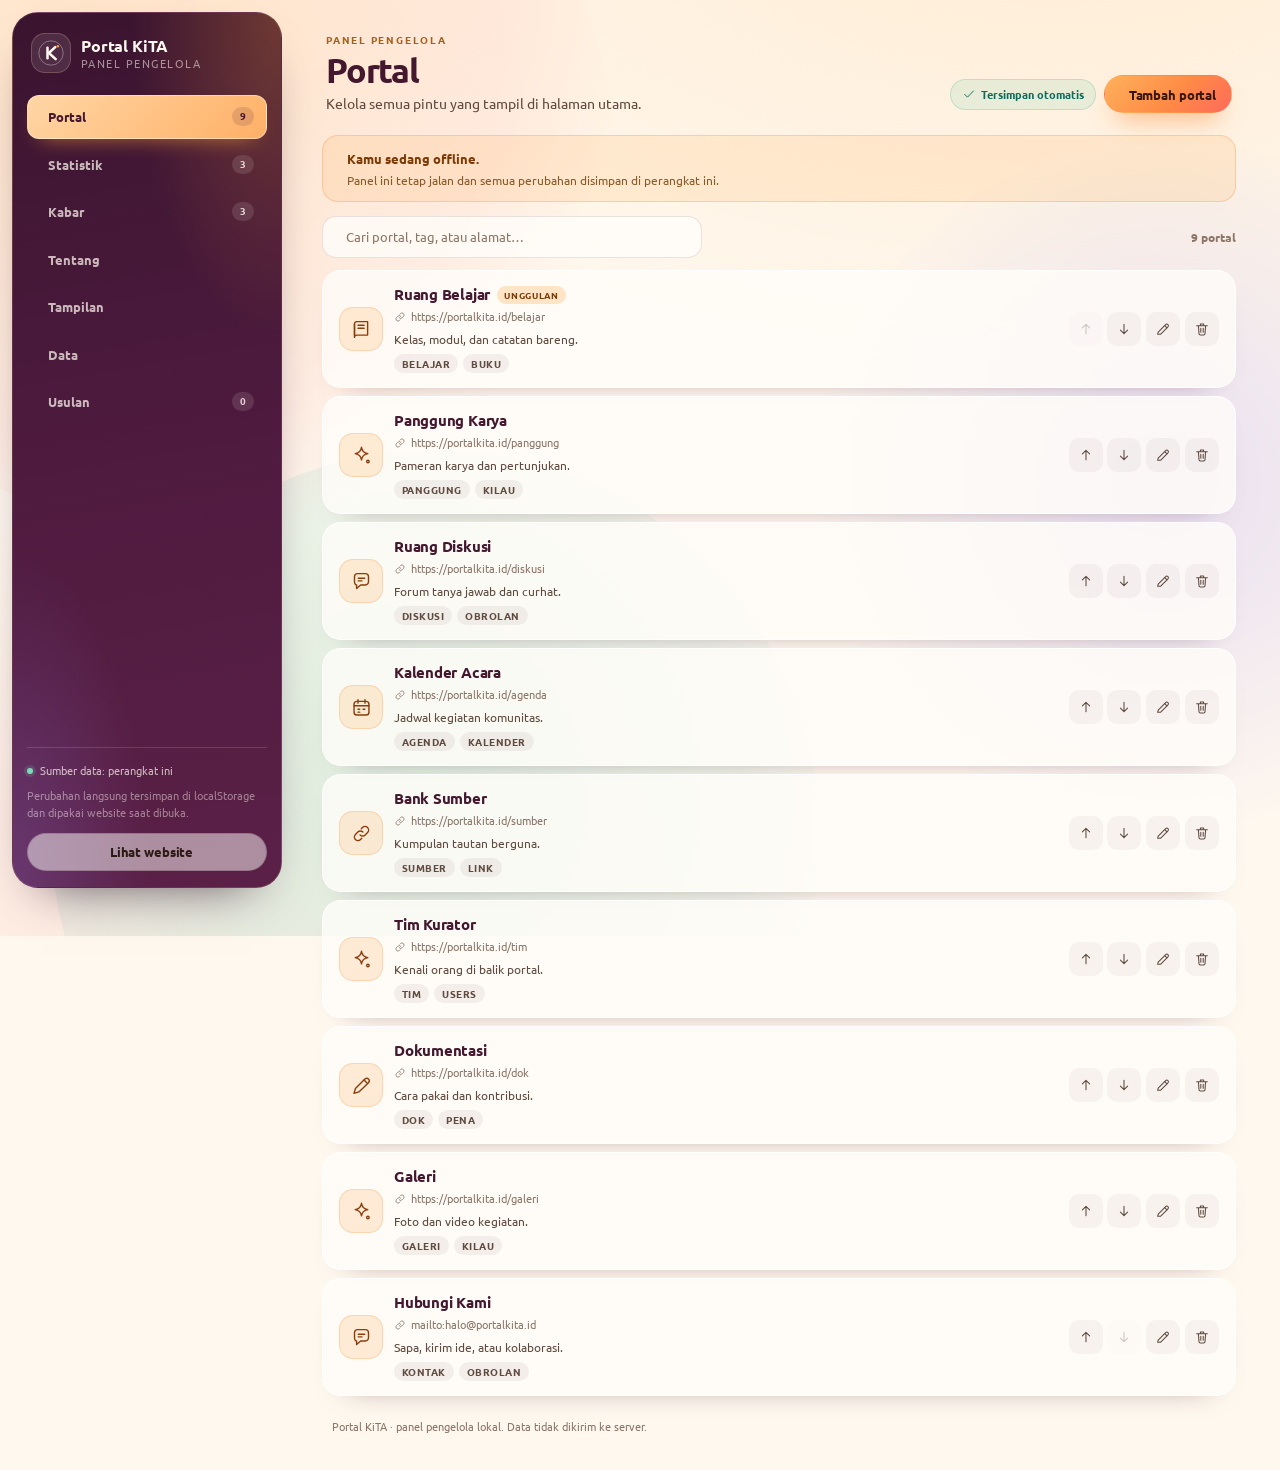
==== admin.html @ 02fc25b1 "feat: add web manifest for PWA support feat: create privacy policy page  chore: add robots.txt for s" ====
<!DOCTYPE html>
<html lang="id">
  <head>
    <meta charset="utf-8" />
    <meta name="viewport" content="width=device-width, initial-scale=1, viewport-fit=cover" />
    <title>Panel Pengelola — Portal KiTA</title>
    <meta name="robots" content="noindex, nofollow" />
    <meta name="theme-color" content="#43182f" />
    <meta name="color-scheme" content="light" />
    <meta name="mobile-web-app-capable" content="yes" />
    <meta name="apple-mobile-web-app-capable" content="yes" />
    <meta name="apple-mobile-web-app-title" content="KiTA Admin" />
    <link rel="icon" href="assets/icons/favicon.svg" type="image/svg+xml" />
    <link rel="apple-touch-icon" href="assets/icons/apple-touch-icon.png" />
    <link rel="manifest" href="manifest.webmanifest" />
    <link rel="preconnect" href="https://fonts.googleapis.com" />
    <link rel="preconnect" href="https://fonts.gstatic.com" crossorigin />
    <link
      href="https://fonts.googleapis.com/css2?family=Ubuntu:ital,wght@0,300;0,400;0,500;0,700;1,400&display=swap"
      rel="stylesheet"
    />
    <link rel="stylesheet" href="assets/css/base.css" />
    <link rel="stylesheet" href="assets/css/admin.css" />
  </head>
  <body class="admin-body">
    <div class="loader" id="loader" role="status" aria-live="polite" aria-label="Memuat panel pengelola">
      <div class="loader__inner">
        <div class="loader__orb">
          <svg class="loader__mark" viewBox="0 0 64 64" width="74" height="74" fill="none" aria-hidden="true">
            <circle cx="32" cy="32" r="27" stroke="#ffd6a5" stroke-width="1.4" opacity=".5" />
            <g stroke="currentColor" stroke-width="5" stroke-linecap="round">
              <path d="M24 20v24" />
              <path d="M27 32 41 19" />
              <path d="M27 32 42 45" />
            </g>
            <circle cx="47" cy="18" r="2.5" fill="#ffd6a5" />
          </svg>
        </div>
        <p class="loader__brand">Panel <em>KiTA</em></p>
        <p class="loader__hint" id="loaderHint">Membuka ruang kerja…</p>
        <div class="loader__bar"><i id="loaderBar"></i></div>
        <p class="loader__foot">Data tersimpan di perangkat ini</p>
      </div>
    </div>

    <div class="aurora adminAurora" aria-hidden="true">
      <span class="aurora__blob aurora__blob--1"></span>
      <span class="aurora__blob aurora__blob--2"></span>
      <span class="aurora__blob aurora__blob--3"></span>
    </div>

    <div class="page admin">
      <aside class="adminSide">
        <a class="adminBrand" href="index.html">
          <span class="adminBrand__mark">
            <svg viewBox="0 0 64 64" width="30" height="30" fill="none" aria-hidden="true">
              <circle cx="32" cy="32" r="26" stroke="currentColor" stroke-width="1.6" opacity=".45" />
              <g stroke="currentColor" stroke-width="5.4" stroke-linecap="round">
                <path d="M24.5 21v22" />
                <path d="M27.5 32 41 19.5" />
                <path d="M27.5 32 42 45" />
              </g>
              <circle cx="46.5" cy="17.5" r="2.6" fill="#ffa23a" />
            </svg>
          </span>
          <span class="adminBrand__text">
            <strong>Portal KiTA</strong>
            <em>Panel pengelola</em>
          </span>
        </a>

        <nav class="adminNav" id="adminNav" aria-label="Menu pengelola">
          <button class="adminNav__item is-active" type="button" data-tab="links">
            <span data-icon="grid" data-size="19"></span>
            <span>Portal</span>
            <span class="adminNav__count" data-count="links">9</span>
          </button>
          <button class="adminNav__item" type="button" data-tab="stats">
            <span data-icon="target" data-size="19"></span>
            <span>Statistik</span>
            <span class="adminNav__count" data-count="stats">3</span>
          </button>
          <button class="adminNav__item" type="button" data-tab="notes">
            <span data-icon="pen" data-size="19"></span>
            <span>Kabar</span>
            <span class="adminNav__count" data-count="notes">3</span>
          </button>
          <button class="adminNav__item" type="button" data-tab="about">
            <span data-icon="leaf" data-size="19"></span>
            <span>Tentang</span>
          </button>
          <button class="adminNav__item" type="button" data-tab="settings">
            <span data-icon="prism" data-size="19"></span>
            <span>Tampilan</span>
          </button>
          <button class="adminNav__item" type="button" data-tab="data">
            <span data-icon="shield" data-size="19"></span>
            <span>Data</span>
          </button>
          <button class="adminNav__item" type="button" data-tab="submissions">
            <span data-icon="chat" data-size="19"></span>
            <span>Usulan</span>
            <span class="adminNav__count" data-count="submissions">0</span>
          </button>
        </nav>

        <div class="adminSide__foot">
          <div class="sideStat">
            <span class="sideStat__dot"></span>
            <span>Sumber data: perangkat ini</span>
          </div>
          <p class="sideStat__note">
            Perubahan langsung tersimpan di localStorage dan dipakai website saat dibuka.
          </p>
          <a class="btn btn--ghost btn--sm" href="index.html">
            <span data-icon="arrowRight" data-size="16"></span>
            <span>Lihat website</span>
          </a>
        </div>
      </aside>

      <main class="adminMain">
        <header class="adminTop">
          <div class="adminTop__title">
            <p class="adminTop__eyebrow">Panel pengelola</p>
            <h1 id="adminTitle">Portal</h1>
            <p class="adminTop__sub" id="adminSub">Kelola semua pintu yang tampil di halaman utama.</p>
          </div>
          <div class="adminTop__actions">
            <span class="saveState" id="saveState">
              <span data-icon="check" data-size="14"></span>
              <span>Tersimpan otomatis</span>
            </span>
            <button class="btn btn--primary btn--sm" id="addBtn" type="button">
              <span data-icon="plus" data-size="17"></span>
              <span id="addBtnLabel">Tambah portal</span>
            </button>
          </div>
        </header>

        <div class="offlineBanner" id="offlineBanner" role="status" hidden>
          <span data-icon="offline" data-size="18"></span>
          <div>
            <strong>Kamu sedang offline.</strong>
            <p>Panel ini tetap jalan dan semua perubahan disimpan di perangkat ini.</p>
          </div>
        </div>

        <div id="authGate" class="panelCard" hidden style="margin-bottom:16px">
          <div class="panelCard__head">
            <div>
              <h2>Login pengelola</h2>
              <p>Masuk untuk mengelola konten cloud.</p>
            </div>
          </div>
          <div class="ui-form">
            <label class="ui-field"><span class="ui-field__label">Email</span><input class="ui-input" id="authEmail" type="email" /></label>
            <label class="ui-field"><span class="ui-field__label">Kata sandi</span><input class="ui-input" id="authPassword" type="password" /></label>
          </div>
          <div class="panelCard__foot">
            <button class="btn btn--primary btn--sm" id="authSubmit" type="button">Masuk</button>
            <span id="authState" class="panelCard__state"></span>
          </div>
        </div>
        <div class="adminPanels">
          <!-- PORTAL -->
          <section class="adminPanel" data-panel="links">
            <div class="adminToolbar">
              <label class="adminSearch" for="linkSearch">
                <span data-icon="search" data-size="17"></span>
                <input id="linkSearch" type="search" placeholder="Cari portal, tag, atau alamat…" autocomplete="off" />
              </label>
              <p class="adminCount" id="linkCount">9 portal</p>
            </div>
            <div class="adminList" id="linkList"></div>
          </section>

          <!-- STATISTIK -->
          <section class="adminPanel" data-panel="stats" hidden>
            <div class="adminToolbar">
              <p class="adminCount" id="statCount">3 statistik</p>
              <p class="adminToolbar__hint">Angka singkat yang tampil di bawah hero.</p>
            </div>
            <div class="adminList" id="statList"></div>
          </section>

          <!-- KABAR -->
          <section class="adminPanel" data-panel="notes" hidden>
            <div class="adminToolbar">
              <p class="adminCount" id="noteCount">3 kabar</p>
              <p class="adminToolbar__hint">Agenda &amp; pengumuman di bagian “Yang lagi jalan”.</p>
            </div>
            <div class="adminList" id="noteList"></div>
          </section>

          <!-- TENTANG -->
          <section class="adminPanel" data-panel="about" hidden>
            <form class="panelCard" id="aboutForm" novalidate>
              <div class="panelCard__head">
                <div>
                  <h2>Teks tentang</h2>
                  <p>Cerita singkat yang muncul di kartu “Tentang”.</p>
                </div>
              </div>
              <div class="ui-form">
                <label class="ui-field ui-field--full">
                  <span class="ui-field__label">Judul</span>
                  <input class="ui-input" name="aboutTitle" maxlength="90" />
                </label>
                <label class="ui-field ui-field--full">
                  <span class="ui-field__label">Deskripsi</span>
                  <textarea class="ui-input" name="aboutText" rows="4" maxlength="520"></textarea>
                </label>
              </div>
              <div class="panelCard__foot">
                <span class="panelCard__state" data-state></span>
                <button class="btn btn--primary btn--sm" type="submit">
                  <span data-icon="save" data-size="16"></span>
                  <span>Simpan teks</span>
                </button>
              </div>
            </form>

            <div class="panelCard">
              <div class="panelCard__head">
                <div>
                  <h2>Titik sorot</h2>
                  <p>Tiga poin pendukung di bawah teks tentang.</p>
                </div>
                <button class="btn btn--soft btn--sm" id="addPointBtn" type="button">
                  <span data-icon="plus" data-size="16"></span>
                  <span>Tambah poin</span>
                </button>
              </div>
              <div class="adminList" id="pointList"></div>
            </div>
          </section>

          <!-- TAMPILAN -->
          <section class="adminPanel" data-panel="settings" hidden>
            <form class="panelCard" data-settings-form="hero" novalidate>
              <div class="panelCard__head">
                <div>
                  <h2>Hero &amp; identitas</h2>
                  <p>Teks utama yang pertama dibaca pengunjung.</p>
                </div>
              </div>
              <div class="ui-form">
                <label class="ui-field">
                  <span class="ui-field__label">Nama merek</span>
                  <input class="ui-input" name="brand" data-site maxlength="40" />
                </label>
                <label class="ui-field">
                  <span class="ui-field__label">Badge kecil</span>
                  <input class="ui-input" name="badge" data-site maxlength="60" />
                </label>
                <label class="ui-field">
                  <span class="ui-field__label">Judul hero</span>
                  <input class="ui-input" name="heroTitle" data-site maxlength="40" />
                </label>
                <label class="ui-field">
                  <span class="ui-field__label">Kata disorot</span>
                  <input class="ui-input" name="heroHighlight" data-site maxlength="20" />
                  <p class="ui-field__hint">Satu kata dari judul yang diberi warna gradien.</p>
                </label>
                <label class="ui-field ui-field--full">
                  <span class="ui-field__label">Kalimat pembuka</span>
                  <input class="ui-input" name="heroLead" data-site maxlength="90" />
                </label>
                <label class="ui-field ui-field--full">
                  <span class="ui-field__label">Paragraf pendukung</span>
                  <textarea class="ui-input" name="heroText" data-site rows="3" maxlength="320"></textarea>
                </label>
                <label class="ui-field">
                  <span class="ui-field__label">Label tombol utama</span>
                  <input class="ui-input" name="ctaPrimary" data-site maxlength="30" />
                </label>
                <label class="ui-field">
                  <span class="ui-field__label">Label tombol kedua</span>
                  <input class="ui-input" name="ctaSecondary" data-site maxlength="30" />
                </label>
                <label class="ui-field ui-field--full">
                  <span class="ui-field__label">Status kecil di hero</span>
                  <input class="ui-input" name="statusText" data-site maxlength="60" />
                </label>
              </div>
              <div class="panelCard__foot">
                <span class="panelCard__state" data-state></span>
                <button class="btn btn--primary btn--sm" type="submit">
                  <span data-icon="save" data-size="16"></span>
                  <span>Simpan hero</span>
                </button>
              </div>
            </form>

            <form class="panelCard" data-settings-form="marquee" novalidate>
              <div class="panelCard__head">
                <div>
                  <h2>Pita berjalan</h2>
                  <p>Kata-kata yang bergerak di bawah hero. Satu baris = satu kata.</p>
                </div>
              </div>
              <div class="ui-form">
                <label class="ui-field ui-field--full">
                  <span class="ui-field__label">Daftar kata</span>
                  <textarea class="ui-input" name="marquee" data-site rows="4" placeholder="Kolaborasi&#10;Karya&#10;Belajar"></textarea>
                </label>
              </div>
              <div class="panelCard__foot">
                <span class="panelCard__state" data-state></span>
                <button class="btn btn--primary btn--sm" type="submit">
                  <span data-icon="save" data-size="16"></span>
                  <span>Simpan pita</span>
                </button>
              </div>
            </form>

            <form class="panelCard" data-settings-form="contact" novalidate>
              <div class="panelCard__head">
                <div>
                  <h2>Kontak &amp; footer</h2>
                  <p>Tombol “Sapa Kami”, catatan footer, dan ajakan memasang aplikasi.</p>
                </div>
              </div>
              <div class="ui-form">
                <label class="ui-field">
                  <span class="ui-field__label">Label kontak</span>
                  <input class="ui-input" name="contactLabel" data-site maxlength="30" />
                </label>
                <label class="ui-field">
                  <span class="ui-field__label">Alamat kontak</span>
                  <input class="ui-input" name="contactUrl" data-site type="url" placeholder="mailto:halo@portalkita.id" />
                </label>
                <label class="ui-field ui-field--full">
                  <span class="ui-field__label">Catatan footer</span>
                  <input class="ui-input" name="footerNote" data-site maxlength="120" />
                </label>
                <label class="ui-field ui-field--full">
                  <span class="ui-field__label">Teks ajakan pasang aplikasi</span>
                  <textarea class="ui-input" name="installHint" data-site rows="2" maxlength="180"></textarea>
                </label>
              </div>
              <div class="panelCard__foot">
                <span class="panelCard__state" data-state></span>
                <button class="btn btn--primary btn--sm" type="submit">
                  <span data-icon="save" data-size="16"></span>
                  <span>Simpan kontak</span>
                </button>
              </div>
            </form>
          </section>

          <!-- DATA -->
          <section class="adminPanel" data-panel="data" hidden>
            <div class="dataGrid">
              <article class="panelCard">
                <div class="panelCard__head">
                  <div>
                    <h2>Ringkasan data</h2>
                    <p>Semua konten website tersimpan di perangkat ini.</p>
                  </div>
                </div>
                <div class="dataStats" id="dataStats"></div>
                <div class="panelCard__foot panelCard__foot--split">
                  <span class="panelCard__state" id="lastSaved">Belum pernah diubah</span>
                  <span class="storageMeter" id="storageMeter">—</span>
                </div>
              </article>

              <article class="panelCard">
                <div class="panelCard__head">
                  <div>
                    <h2>Cadangkan &amp; pulihkan</h2>
                    <p>Unduh salinan JSON, atau pulihkan dari berkas cadangan.</p>
                  </div>
                </div>
                <div class="dataActions">
                  <button class="btn btn--dark btn--sm" id="exportBtn" type="button">
                    <span data-icon="download" data-size="16"></span>
                    <span>Unduh cadangan</span>
                  </button>
                  <button class="btn btn--ghost btn--sm" id="importBtn" type="button">
                    <span data-icon="upload" data-size="16"></span>
                    <span>Pulihkan dari berkas</span>
                  </button>
                  <input type="file" id="importFile" accept="application/json,.json" hidden />
                </div>
                <p class="dataNote">
                  Cadangan berguna kalau kamu pindah perangkat atau ingin mengembalikan konten setelah
                  bereksperimen.
                </p>
              </article>

              <article class="panelCard panelCard--danger">
                <div class="panelCard__head">
                  <div>
                    <h2>Mulai dari awal</h2>
                    <p>Menghapus semua perubahan dan mengembalikan konten contoh.</p>
                  </div>
                </div>
                <div class="dataActions">
                  <button class="btn btn--danger btn--sm" id="resetBtn" type="button">
                    <span data-icon="refresh" data-size="16"></span>
                    <span>Reset ke konten contoh</span>
                  </button>
                </div>
                <p class="dataNote">Tindakan ini tidak bisa dibatalkan. Unduh cadangan dulu kalau ragu.</p>
              </article>
            </div>
          </section>

          <!-- USULAN -->
          <section class="adminPanel" data-panel="submissions" hidden>
            <div class="adminToolbar">
              <p class="adminCount" id="submissionCount">0 usulan</p>
              <p class="adminToolbar__hint">Usulan dari pengunjung.</p>
            </div>
            <div class="adminList" id="submissionList"></div>
          </section>
        </div>

        <p class="adminFooter">
          <span data-icon="shield" data-size="14"></span>
          <span>Portal KiTA · panel pengelola lokal. Data tidak dikirim ke server.</span>
        </p>
      </main>
    </div>

    <script src="assets/js/config.js" defer></script>
    <script src="assets/js/store.js" defer></script>
    <script src="assets/js/ui.js" defer></script>
    <script src="assets/js/backend.js" defer></script>
    <script src="assets/js/admin.js" defer></script>
  </body>
</html>
---- assets/css/base.css ----
/* ==========================================================================
   Portal KiTA — base.css
   Token, reset, latar aurora, loader, tombol, dialog & toast.
   ========================================================================== */

:root {
  --cream: #fff8ef;
  --cream-2: #fdeedd;
  --cream-3: #f8e3cd;
  --ink: #2b1a14;
  --ink-2: #5f4a3f;
  --ink-3: #8b7567;
  --sun: #ffa23a;
  --sun-deep: #f97316;
  --sun-soft: #ffd6a5;
  --coral: #ff6b5b;
  --coral-soft: #ffc4bc;
  --plum: #7c2d5c;
  --plum-deep: #43182f;
  --teal: #0f9d8b;
  --teal-soft: #9fe2d5;
  --lilac: #9b87f5;
  --mint: #7fd8b8;
  --line: rgba(67, 24, 47, 0.11);
  --line-strong: rgba(67, 24, 47, 0.2);
  --card: rgba(255, 253, 249, 0.94);
  --card-solid: #fffdf9;
  --radius-xl: 34px;
  --radius-lg: 26px;
  --radius-md: 18px;
  --radius-sm: 13px;
  --shadow-soft: 0 22px 50px -30px rgba(67, 24, 47, 0.45);
  --shadow-lift: 0 30px 60px -28px rgba(67, 24, 47, 0.38);
  --font: "Ubuntu", "Segoe UI", system-ui, -apple-system, sans-serif;
  --ease: cubic-bezier(0.22, 1, 0.36, 1);
  --shell: 1160px;
}

*,
*::before,
*::after {
  box-sizing: border-box;
}

html {
  -webkit-text-size-adjust: 100%;
  scroll-behavior: smooth;
  scroll-padding-top: 96px;
}body {
  margin: 0;
  min-height: 100vh;
  font-family: var(--font);
  font-size: 16px;
  line-height: 1.6;
  color: var(--ink);
  background: var(--cream);
  overflow-x: hidden;
  -webkit-font-smoothing: antialiased;
  text-rendering: optimizeLegibility;
}

body.ui-locked,body.is-loading {
  overflow: hidden;
}

/* akses Supabase: CSP ini dieksekusi di vercel.json */
:root[data-supabase] {
  --supabase-url: "https://*.supabase.co";
}


h1,
h2,
h3,
h4,
p,
figure {
  margin: 0;
}

ul,
ol {
  margin: 0;
  padding: 0;
  list-style: none;
}

a {
  color: inherit;
  text-decoration: none;
}

button,
input,
textarea,
select {
  font: inherit;
  color: inherit;
}

button {
  cursor: pointer;
  border: 0;
  background: none;
}

img,
svg {
  display: block;
  max-width: 100%;
}

::selection {
  background: var(--sun-soft);
  color: var(--plum-deep);
}

:focus-visible {
  outline: 3px solid rgba(15, 157, 139, 0.55);
  outline-offset: 3px;
  border-radius: 8px;
}

.shell {
  width: 100%;
  max-width: var(--shell);
  margin-inline: auto;
  padding-inline: 18px;
}

.sr-only {
  position: absolute;
  width: 1px;
  height: 1px;
  padding: 0;
  margin: -1px;
  overflow: hidden;
  clip: rect(0 0 0 0);
  white-space: nowrap;
  border: 0;
}

.skip-link {
  position: fixed;
  top: 12px;
  left: 12px;
  z-index: 300;
  padding: 10px 16px;
  border-radius: 999px;
  background: var(--plum-deep);
  color: var(--cream);
  font-weight: 700;
  transform: translateY(-160%);
  transition: transform 0.3s var(--ease);
}
.skip-link:focus-visible {
  transform: translateY(0);
}

/* ---------- latar aurora ---------- */
.aurora {
  /* satu lapisan saja yang bergerak, bukan tiga layer blur terpisah */
  position: fixed;
  inset: -4%;
  z-index: 0;
  overflow: hidden;
  pointer-events: none;
  background:
    radial-gradient(120% 90% at 80% -10%, rgba(255, 214, 165, 0.75), transparent 60%),
    radial-gradient(90% 70% at 0% 100%, rgba(255, 196, 188, 0.5), transparent 60%),
    var(--cream);
  animation: aurora-drift 48s ease-in-out infinite alternate;
}

.aurora__blob {
  position: absolute;
  border-radius: 50%;
  opacity: 0.62;
}

.aurora__blob--1 {
  width: 62vw;
  height: 62vw;
  min-width: 380px;
  min-height: 380px;
  top: -16vw;
  left: -10vw;
  background: radial-gradient(circle at 35% 35%, rgba(255, 172, 92, 0.85), rgba(255, 107, 91, 0.28) 55%, transparent 72%);
}

.aurora__blob--2 {
  width: 54vw;
  height: 54vw;
  min-width: 320px;
  min-height: 320px;
  top: 18%;
  right: -14vw;
  background: radial-gradient(circle at 50% 50%, rgba(155, 135, 245, 0.72), rgba(155, 135, 245, 0.18) 58%, transparent 74%);
}

.aurora__blob--3 {
  width: 60vw;
  height: 60vw;
  min-width: 340px;
  min-height: 340px;
  bottom: -22vw;
  left: 8vw;
  background: radial-gradient(circle at 45% 45%, rgba(127, 216, 184, 0.8), rgba(15, 157, 139, 0.22) 58%, transparent 75%);
}

.aurora__veil {
  position: absolute;
  inset: 0;
  background: linear-gradient(180deg, transparent 0%, rgba(255, 248, 239, 0.16) 45%, rgba(255, 248, 239, 0.7) 100%);
}

@keyframes aurora-drift {
  0% {
    transform: translate3d(0, 0, 0);
  }
  50% {
    transform: translate3d(3vw, 4vh, 0);
  }
  100% {
    transform: translate3d(-2vw, -3vh, 0);
  }
}

/* garis halus di atas aurora supaya konten tetap terbaca */
.page {
  position: relative;
  z-index: 1;
}

/* ---------- loader ---------- */
.loader {
  position: fixed;
  inset: 0;
  z-index: 1000;
  display: grid;
  place-items: center;
  padding: 24px;
  color: var(--cream);
  background:
    radial-gradient(120% 90% at 22% 8%, rgba(255, 206, 148, 0.32), transparent 55%),
    radial-gradient(100% 80% at 82% 92%, rgba(155, 135, 245, 0.34), transparent 60%),
    radial-gradient(90% 70% at 78% 12%, rgba(255, 107, 91, 0.24), transparent 60%),
    linear-gradient(158deg, #33122a 0%, #4a1b3d 48%, #2a1128 100%);
  transition: opacity 0.42s var(--ease), visibility 0.42s;
}

.loader.is-done {
  opacity: 0;
  visibility: hidden;
  pointer-events: none;
}

.loader__inner {
  position: relative;
  z-index: 1;
  display: flex;
  flex-direction: column;
  align-items: center;
  text-align: center;
  width: min(340px, 100%);
}

.loader__orb {
  position: relative;
  display: grid;
  place-items: center;
  width: 118px;
  height: 118px;
  margin-bottom: 26px;
}

.loader__orb::before,
.loader__orb::after {
  content: "";
  position: absolute;
  inset: 0;
  border-radius: 50%;
  border: 1px solid rgba(255, 248, 239, 0.22);
  animation: loader-ring 3.2s var(--ease) infinite;
}

.loader__orb::after {
  inset: 12px;
  border-color: rgba(255, 214, 165, 0.44);
  animation-delay: 0.5s;
}

.loader__mark {
  color: var(--cream);
  animation: loader-float 3s ease-in-out infinite;
}

.loader__mark .brand-svg {
  filter: drop-shadow(0 10px 22px rgba(255, 162, 58, 0.28));
}

.loader__brand {
  font-size: clamp(1.5rem, 5vw, 1.9rem);
  font-weight: 700;
  letter-spacing: -0.02em;
}

.loader__brand em {
  font-style: normal;
  background: linear-gradient(100deg, #ffd6a5, #ffa23a 45%, #ff8a7a);
  -webkit-background-clip: text;
  background-clip: text;
  color: transparent;
}

.loader__hint {
  margin-top: 6px;
  font-size: 0.86rem;
  letter-spacing: 0.02em;
  color: rgba(255, 248, 239, 0.66);
  min-height: 1.4em;
}

.loader__bar {
  position: relative;
  width: 100%;
  height: 4px;
  margin-top: 22px;
  border-radius: 999px;
  overflow: hidden;
  background: rgba(255, 248, 239, 0.16);
}

.loader__bar i {
  position: absolute;
  inset: 0 auto 0 0;
  width: 8%;
  border-radius: inherit;
  background: linear-gradient(90deg, #ffd6a5, #ffa23a 45%, #ff6b5b);
  box-shadow: 0 0 16px rgba(255, 162, 58, 0.8);
  transition: width 0.5s var(--ease);
}

.loader__foot {
  margin-top: 14px;
  font-size: 0.7rem;
  letter-spacing: 0.16em;
  text-transform: uppercase;
  color: rgba(255, 248, 239, 0.42);
}

@keyframes loader-ring {
  0% {
    transform: scale(0.72);
    opacity: 0;
  }
  35% {
    opacity: 1;
  }
  100% {
    transform: scale(1.3);
    opacity: 0;
  }
}

@keyframes loader-float {
  0%,
  100% {
    transform: translateY(0);
  }
  50% {
    transform: translateY(-6px);
  }
}

/* ---------- tombol ---------- */
.btn {
  --btn-bg: transparent;
  --btn-fg: var(--ink);
  display: inline-flex;
  align-items: center;
  justify-content: center;
  gap: 9px;
  min-height: 46px;
  padding: 0 20px;
  border-radius: 999px;
  border: 1px solid transparent;
  background: var(--btn-bg);
  color: var(--btn-fg);
  font-weight: 700;
  font-size: 0.94rem;
  line-height: 1.2;
  letter-spacing: -0.01em;
  transition: transform 0.25s var(--ease), box-shadow 0.25s var(--ease),
    background-color 0.25s var(--ease), border-color 0.25s var(--ease), color 0.25s var(--ease);
  -webkit-tap-highlight-color: transparent;
}

.btn:hover {
  transform: translateY(-2px);
}

.btn:active {
  transform: translateY(0) scale(0.985);
}

.btn .ui-icon {
  flex: none;
}

.btn--primary {
  --btn-bg: linear-gradient(135deg, #ffb15c, #ff8b45 55%, #ff6b5b);
  --btn-fg: #3a1608;
  box-shadow: 0 14px 26px -12px rgba(249, 115, 22, 0.7);
}

.btn--primary:hover {
  box-shadow: 0 20px 32px -14px rgba(249, 115, 22, 0.8);
}

.btn--dark {
  --btn-bg: var(--plum-deep);
  --btn-fg: var(--cream);
  box-shadow: 0 16px 30px -18px rgba(67, 24, 47, 0.9);
}

.btn--dark:hover {
  --btn-bg: #56213f;
}

.btn--ghost {
  --btn-bg: rgba(255, 253, 249, 0.5);
  --btn-fg: var(--ink);
  border-color: var(--line-strong);
}

.btn--ghost:hover {
  --btn-bg: rgba(255, 253, 249, 0.9);
  border-color: rgba(67, 24, 47, 0.32);
}

.btn--soft {
  --btn-bg: rgba(255, 162, 58, 0.16);
  --btn-fg: #8a3d0c;
  border-color: rgba(249, 115, 22, 0.22);
}

.btn--soft:hover {
  --btn-bg: rgba(255, 162, 58, 0.26);
}

.btn--danger {
  --btn-bg: linear-gradient(135deg, #ff8a7a, #ff5a4a);
  --btn-fg: #45100a;
  box-shadow: 0 14px 26px -14px rgba(255, 90, 74, 0.7);
}

.btn--quiet {
  --btn-fg: var(--ink-2);
  min-height: 38px;
  padding: 0 13px;
  font-weight: 600;
  font-size: 0.84rem;
  border-color: transparent;
}

.btn--quiet:hover {
  --btn-bg: rgba(67, 24, 47, 0.06);
}

.btn--icon {
  width: 42px;
  min-height: 42px;
  padding: 0;
  border-radius: 14px;
  border-color: var(--line);
  background: rgba(255, 253, 249, 0.66);
  color: var(--ink-2);
}

.btn--icon:hover {
  background: #fff;
  color: var(--plum);
  border-color: var(--line-strong);
  transform: translateY(-1px);
}

.btn--sm {
  min-height: 38px;
  padding: 0 15px;
  font-size: 0.83rem;
}

.btn--wide {
  width: 100%;
}

.btn[disabled],
.btn[aria-disabled="true"] {
  opacity: 0.5;
  pointer-events: none;
}

.btn.is-busy {
  pointer-events: none;
  opacity: 0.75;
}

.btn.is-busy .ui-icon {
  animation: spin 1s linear infinite;
}

@keyframes spin {
  to {
    transform: rotate(360deg);
  }
}

/* ---------- ikon & merek ---------- */
.ui-icon {
  flex: none;
}

.brand-svg {
  flex: none;
}

.dot-live {
  width: 7px;
  height: 7px;
  border-radius: 50%;
  background: var(--teal);
  box-shadow: 0 0 0 4px rgba(15, 157, 139, 0.16);
}

/* ---------- toast ---------- */
.ui-toasts {
  position: fixed;
  z-index: 1200;
  right: 16px;
  bottom: 16px;
  left: 16px;
  display: flex;
  flex-direction: column;
  gap: 10px;
  align-items: center;
  pointer-events: none;
}

.ui-toast {
  pointer-events: auto;
  display: flex;
  align-items: flex-start;
  gap: 11px;
  width: min(420px, 100%);
  padding: 13px 13px 13px 15px;
  border-radius: 18px;
  background: rgba(43, 26, 20, 0.94);
  color: var(--cream);
  border: 1px solid rgba(255, 248, 239, 0.14);
  box-shadow: 0 20px 40px -22px rgba(43, 26, 20, 0.9);
  transform: translateY(14px) scale(0.98);
  opacity: 0;
  transition: transform 0.32s var(--ease), opacity 0.32s var(--ease);
}

.ui-toast.is-in {
  transform: translateY(0) scale(1);
  opacity: 1;
}

.ui-toast.is-out {
  transform: translateY(8px) scale(0.98);
  opacity: 0;
}

.ui-toast__icon {
  display: grid;
  place-items: center;
  width: 28px;
  height: 28px;
  border-radius: 10px;
  flex: none;
  background: rgba(255, 248, 239, 0.12);
  color: var(--sun-soft);
}

.ui-toast--success .ui-toast__icon {
  color: var(--mint);
  background: rgba(127, 216, 184, 0.16);
}
.ui-toast--error .ui-toast__icon {
  color: #ffb3a8;
  background: rgba(255, 107, 91, 0.18);
}
.ui-toast--warn .ui-toast__icon {
  color: var(--sun-soft);
  background: rgba(255, 162, 58, 0.18);
}

.ui-toast__text {
  flex: 1;
  font-size: 0.87rem;
  line-height: 1.45;
  padding-top: 3px;
}

.ui-toast__close {
  flex: none;
  display: grid;
  place-items: center;
  width: 28px;
  height: 28px;
  border-radius: 9px;
  color: rgba(255, 248, 239, 0.6);
  transition: background 0.2s;
}

.ui-toast__close:hover {
  background: rgba(255, 248, 239, 0.1);
  color: var(--cream);
}

/* ---------- dialog ---------- */
.ui-layer {
  position: fixed;
  inset: 0;
  z-index: 1100;
  display: flex;
  align-items: flex-end;
  justify-content: center;
  padding: 0;
  pointer-events: none;
}

.ui-backdrop {
  position: absolute;
  inset: 0;
  background: rgba(43, 18, 37, 0.54);
  opacity: 0;
  transition: opacity 0.3s var(--ease);
}

.ui-layer.is-open .ui-backdrop {
  opacity: 1;
}

.ui-dialog {
  position: relative;
  width: 100%;
  max-height: min(90vh, 780px);
  display: flex;
  flex-direction: column;
  background: linear-gradient(180deg, #fffdf9 0%, #fff6ea 100%);
  border: 1px solid rgba(255, 255, 255, 0.7);
  border-bottom: 0;
  border-radius: 26px 26px 0 0;
  box-shadow: 0 -20px 60px -30px rgba(43, 18, 37, 0.6);
  transform: translateY(30px);
  opacity: 0;
  transition: transform 0.34s var(--ease), opacity 0.3s var(--ease);
  pointer-events: auto;
  overflow: hidden;
}

.ui-layer.is-open .ui-dialog {
  transform: translateY(0);
  opacity: 1;
}

.ui-dialog.is-closing {
  transform: translateY(16px);
  opacity: 0;
}

.ui-dialog__glow {
  position: absolute;
  top: -90px;
  right: -60px;
  width: 220px;
  height: 220px;
  border-radius: 50%;
  background: radial-gradient(circle, rgba(255, 162, 58, 0.28), transparent 68%);
  pointer-events: none;
}

.ui-dialog__head {
  position: relative;
  display: flex;
  align-items: flex-start;
  gap: 16px;
  padding: 22px 20px 12px;
}

.ui-dialog__heading {
  flex: 1;
  min-width: 0;
}

.ui-dialog__eyebrow {
  font-size: 0.68rem;
  font-weight: 800;
  letter-spacing: 0.16em;
  text-transform: uppercase;
  color: #a2621d;
  margin-bottom: 6px;
}

.ui-dialog__title {
  font-size: 1.28rem;
  line-height: 1.25;
  font-weight: 700;
  letter-spacing: -0.02em;
  color: var(--plum-deep);
}

.ui-dialog__desc {
  margin-top: 5px;
  font-size: 0.87rem;
  color: var(--ink-2);
}

.ui-dialog__close {
  flex: none;
  display: grid;
  place-items: center;
  width: 38px;
  height: 38px;
  border-radius: 12px;
  color: var(--ink-2);
  background: rgba(67, 24, 47, 0.05);
  transition: background 0.2s, color 0.2s;
}

.ui-dialog__close:hover {
  background: rgba(255, 107, 91, 0.14);
  color: #8c2c1f;
}

.ui-dialog__body {
  padding: 6px 20px 18px;
  overflow-y: auto;
  overscroll-behavior: contain;
  -webkit-overflow-scrolling: touch;
}

.ui-dialog__foot {
  display: flex;
  gap: 10px;
  padding: 14px 20px calc(16px + env(safe-area-inset-bottom));
  border-top: 1px solid var(--line);
  background: rgba(255, 249, 240, 0.86);
}

.ui-dialog__foot .btn {
  flex: 1;
}

.ui-state {
  display: flex;
  flex-direction: column;
  gap: 14px;
  align-items: flex-start;
  padding: 4px 0 8px;
}

.ui-state--row {
  flex-direction: row;
  align-items: flex-start;
  gap: 15px;
}

.ui-state__icon {
  display: grid;
  place-items: center;
  width: 52px;
  height: 52px;
  border-radius: 18px;
  flex: none;
  color: #8a3d0c;
  background: rgba(255, 162, 58, 0.16);
  border: 1px solid rgba(249, 115, 22, 0.14);
}

.ui-state__icon--danger {
  color: #a02a1c;
  background: rgba(255, 107, 91, 0.15);
  border-color: rgba(255, 107, 91, 0.2);
}
.ui-state__icon--success {
  color: #0a6b5e;
  background: rgba(127, 216, 184, 0.2);
  border-color: rgba(15, 157, 139, 0.18);
}

.ui-state__text {
  font-size: 0.92rem;
  color: var(--ink-2);
}

/* form di dalam dialog */
.ui-form {
  display: grid;
  grid-template-columns: 1fr;
  gap: 13px;
  padding: 4px 0 2px;
}

.ui-field {
  display: flex;
  flex-direction: column;
  gap: 6px;
  min-width: 0;
}

.ui-field--full {
  grid-column: 1 / -1;
}

.ui-field__label {
  font-size: 0.76rem;
  font-weight: 700;
  letter-spacing: 0.02em;
  color: var(--ink-2);
}

.ui-input {
  width: 100%;
  min-height: 46px;
  padding: 11px 14px;
  border-radius: 14px;
  border: 1px solid var(--line-strong);
  background: rgba(255, 255, 255, 0.86);
  color: var(--ink);
  font-size: 0.9rem;
  transition: border-color 0.2s, box-shadow 0.2s, background 0.2s;
  -webkit-appearance: none;
  appearance: none;
}

textarea.ui-input {
  resize: vertical;
  min-height: 88px;
  line-height: 1.55;
}

select.ui-input {
  background-image: url("data:image/svg+xml,%3Csvg xmlns='http://www.w3.org/2000/svg' width='16' height='16' viewBox='0 0 24 24' fill='none' stroke='%237c2d5c' stroke-width='2' stroke-linecap='round'%3E%3Cpath d='m6 9 6 6 6-6'/%3E%3C/svg%3E");
  background-repeat: no-repeat;
  background-position: right 13px center;
  padding-right: 38px;
}

.ui-input:focus {
  outline: none;
  border-color: rgba(249, 115, 22, 0.6);
  background: #fff;
  box-shadow: 0 0 0 4px rgba(255, 162, 58, 0.16);
}

.ui-input.is-invalid,
.ui-field.has-error .ui-input {
  border-color: rgba(224, 74, 56, 0.65);
  box-shadow: 0 0 0 4px rgba(255, 107, 91, 0.12);
}

.ui-field__hint {
  font-size: 0.73rem;
  color: var(--ink-3);
  line-height: 1.45;
}

.ui-field__error {
  display: none;
  font-size: 0.73rem;
  font-weight: 600;
  color: #b0301f;
}

.ui-field__error:not(:empty) {
  display: block;
}

.ui-form__note {
  display: flex;
  gap: 8px;
  align-items: flex-start;
  margin-top: 2px;
  padding: 10px 12px;
  border-radius: 12px;
  font-size: 0.76rem;
  line-height: 1.5;
  color: #7a5320;
  background: rgba(255, 162, 58, 0.12);
}

.ui-form__note .ui-icon {
  margin-top: 1px;
  flex: none;
}

.ui-switch {
  display: inline-flex;
  align-items: center;
  gap: 11px;
  padding: 8px 0;
  cursor: pointer;
  user-select: none;
}

.ui-switch input {
  position: absolute;
  opacity: 0;
  width: 1px;
  height: 1px;
}

.ui-switch__track {
  position: relative;
  width: 44px;
  height: 26px;
  border-radius: 999px;
  background: rgba(67, 24, 47, 0.16);
  transition: background 0.25s;
  flex: none;
}

.ui-switch__track i {
  position: absolute;
  top: 3px;
  left: 3px;
  width: 20px;
  height: 20px;
  border-radius: 50%;
  background: #fff;
  box-shadow: 0 2px 6px rgba(67, 24, 47, 0.28);
  transition: transform 0.26s var(--ease);
}

.ui-switch input:checked + .ui-switch__track {
  background: linear-gradient(120deg, #ffa23a, #ff6b5b);
}

.ui-switch input:checked + .ui-switch__track i {
  transform: translateX(18px);
}

.ui-switch input:focus-visible + .ui-switch__track {
  outline: 3px solid rgba(15, 157, 139, 0.5);
  outline-offset: 2px;
}

.ui-switch__label {
  font-size: 0.84rem;
  font-weight: 600;
  color: var(--ink-2);
}

/* pemilih ikon & warna */
.ui-iconpick {
  display: grid;
  grid-template-columns: repeat(6, minmax(0, 1fr));
  gap: 7px;
  padding: 2px 0;
}

.ui-iconpick__btn {
  display: grid;
  place-items: center;
  aspect-ratio: 1;
  border-radius: 12px;
  border: 1px solid var(--line);
  background: rgba(255, 255, 255, 0.62);
  color: var(--ink-2);
  transition: background 0.2s, color 0.2s, border-color 0.2s, transform 0.2s,
    box-shadow 0.2s;
}

.ui-iconpick__btn:hover {
  background: #fff;
  color: var(--plum);
  border-color: var(--line-strong);
  transform: translateY(-1px);
}

.ui-iconpick__btn.is-active {
  color: #8a3d0c;
  background: linear-gradient(135deg, rgba(255, 162, 58, 0.24), rgba(255, 107, 91, 0.16));
  border-color: rgba(249, 115, 22, 0.5);
  box-shadow: 0 0 0 3px rgba(255, 162, 58, 0.13);
}

.ui-swatches {
  display: flex;
  flex-wrap: wrap;
  gap: 9px;
  padding: 3px 0;
}

.ui-swatch {
  display: grid;
  place-items: center;
  width: 39px;
  height: 39px;
  border-radius: 13px;
  border: 1px solid var(--line);
  background: rgba(255, 255, 255, 0.7);
  transition: transform 0.2s var(--ease), box-shadow 0.2s, border-color 0.2s;
}

.ui-swatch span {
  width: 22px;
  height: 22px;
  border-radius: 50%;
  background: var(--sw);
  box-shadow: inset 0 0 0 1px rgba(255, 255, 255, 0.4);
}

.ui-swatch:hover {
  transform: translateY(-2px);
}

.ui-swatch.is-active {
  border-color: rgba(249, 115, 22, 0.55);
  box-shadow: 0 0 0 3px rgba(255, 162, 58, 0.14);
}

.ui-swatch--sun {
  --sw: linear-gradient(140deg, #ffc46b, #f97316);
}
.ui-swatch--coral {
  --sw: linear-gradient(140deg, #ff9d90, #ff5a4a);
}
.ui-swatch--plum {
  --sw: linear-gradient(140deg, #a94b83, #5d2047);
}
.ui-swatch--teal {
  --sw: linear-gradient(140deg, #4ecdc0, #0b7d70);
}
.ui-swatch--lilac {
  --sw: linear-gradient(140deg, #c0b2ff, #7a62e6);
}
.ui-swatch--mint {
  --sw: linear-gradient(140deg, #b4f0da, #3fae8c);
}

@media (min-width: 620px) {
  .ui-layer {
    align-items: center;
    padding: 28px;
  }
  .ui-dialog {
    max-width: 520px;
    border-radius: 24px;
    border-bottom: 1px solid rgba(255, 255, 255, 0.7);
    box-shadow: 0 40px 90px -40px rgba(43, 18, 37, 0.7);
  }
  .ui-dialog--lg {
    max-width: 660px;
  }
  .ui-dialog__head {
    padding: 26px 26px 12px;
  }
  .ui-dialog__body {
    padding: 8px 26px 20px;
  }
  .ui-dialog__foot {
    padding: 16px 26px;
  }
  .ui-dialog__foot .btn {
    flex: 0 0 auto;
    min-width: 118px;
  }
  .ui-form {
    grid-template-columns: 1fr 1fr;
  }
  .ui-toasts {
    left: auto;
    right: 22px;
    bottom: 22px;
    align-items: flex-end;
  }
}

/* ---------- gerakan & aksesibilitas ---------- */
[data-reveal] {
  opacity: 0;
  transform: translateY(14px);
  transition: opacity 0.45s var(--ease), transform 0.45s var(--ease);
}

[data-reveal].is-revealed {
  opacity: 1;
  transform: none;
}

@media (prefers-reduced-motion: reduce) {
  html {
    scroll-behavior: auto;
  }
  *,
  *::before,
  *::after {
    animation-duration: 0.001ms !important;
    animation-iteration-count: 1 !important;
    transition-duration: 0.001ms !important;
  }
  [data-reveal] {
    opacity: 1;
    transform: none;
  }
  .aurora {
    animation: none;
  }
}
---- assets/css/admin.css ----
/* ==========================================================================
   Portal KiTA — admin.css
   Panel pengelola: sidebar, daftar CRUD, form pengaturan, alat data.
   ========================================================================== */

.admin-body {
  background: var(--cream);
}

.adminAurora {
  opacity: 0.5;
}

.admin {
  display: block;
  min-height: 100vh;
  padding: 10px 10px 0;
}

/* ---------- sidebar ---------- */
.adminSide {
  position: sticky;
  top: 8px;
  z-index: 50;
  display: flex;
  flex-direction: column;
  gap: 12px;
  padding: 12px;
  border-radius: 22px;
  color: var(--cream);
  background:
    radial-gradient(90% 60% at 100% 0%, rgba(255, 162, 58, 0.26), transparent 62%),
    radial-gradient(80% 60% at 0% 100%, rgba(155, 135, 245, 0.24), transparent 64%),
    linear-gradient(170deg, #3a142f 0%, #4f1b3f 52%, #5b2047 100%);
  box-shadow: 0 24px 50px -30px rgba(43, 18, 37, 0.8);
  border: 1px solid rgba(255, 214, 165, 0.12);
}

.adminBrand {
  display: flex;
  align-items: center;
  gap: 10px;
  padding: 4px 4px 0;
  min-width: 0;
}

.adminBrand__mark {
  display: grid;
  place-items: center;
  width: 40px;
  height: 40px;
  flex: none;
  border-radius: 14px;
  color: var(--cream);
  background: rgba(255, 248, 239, 0.1);
  border: 1px solid rgba(255, 214, 165, 0.22);
}

.adminBrand__text {
  display: flex;
  flex-direction: column;
  min-width: 0;
  line-height: 1.15;
}

.adminBrand__text strong {
  font-size: 0.95rem;
  font-weight: 700;
  letter-spacing: -0.01em;
}

.adminBrand__text em {
  font-style: normal;
  font-size: 0.66rem;
  letter-spacing: 0.14em;
  text-transform: uppercase;
  color: rgba(255, 248, 239, 0.55);
  margin-top: 2px;
}

.adminNav {
  display: flex;
  gap: 6px;
  overflow-x: auto;
  padding-bottom: 2px;
  scrollbar-width: none;
  -webkit-overflow-scrolling: touch;
}

.adminNav::-webkit-scrollbar {
  display: none;
}

.adminNav__item {
  display: inline-flex;
  align-items: center;
  gap: 8px;
  flex: none;
  padding: 9px 12px;
  border-radius: 12px;
  font-size: 0.79rem;
  font-weight: 600;
  color: rgba(255, 248, 239, 0.72);
  border: 1px solid transparent;
  transition: background 0.2s, color 0.2s, border-color 0.2s;
  white-space: nowrap;
}

.adminNav__item:hover {
  background: rgba(255, 248, 239, 0.08);
  color: var(--cream);
}

.adminNav__item.is-active {
  color: var(--plum-deep);
  background: linear-gradient(135deg, #ffd6a5, #ffb066);
  border-color: rgba(255, 255, 255, 0.4);
  box-shadow: 0 10px 22px -14px rgba(255, 162, 58, 0.9);
}

.adminNav__count {
  margin-left: auto;
  min-width: 22px;
  padding: 1px 6px;
  border-radius: 999px;
  font-size: 0.65rem;
  font-weight: 700;
  text-align: center;
  color: rgba(255, 248, 239, 0.8);
  background: rgba(255, 248, 239, 0.12);
}

.adminNav__item.is-active .adminNav__count {
  color: var(--plum-deep);
  background: rgba(67, 24, 47, 0.14);
}

.adminSide__foot {
  display: none;
}

.sideStat {
  display: flex;
  align-items: center;
  gap: 7px;
  font-size: 0.7rem;
  color: rgba(255, 248, 239, 0.72);
}

.sideStat__dot {
  width: 6px;
  height: 6px;
  border-radius: 50%;
  background: var(--mint);
  box-shadow: 0 0 0 3px rgba(127, 216, 184, 0.14);
}

.sideStat__note {
  margin: 7px 0 12px;
  font-size: 0.69rem;
  line-height: 1.55;
  color: rgba(255, 248, 239, 0.46);
}

.adminSide__foot .btn {
  width: 100%;
}

/* ---------- main ---------- */
.adminMain {
  min-width: 0;
  padding: 14px 4px 30px;
}

.adminTop {
  display: flex;
  flex-wrap: wrap;
  align-items: flex-end;
  justify-content: space-between;
  gap: 14px;
  padding: 12px 4px 18px;
}

.adminTop__eyebrow {
  font-size: 0.62rem;
  font-weight: 800;
  letter-spacing: 0.18em;
  text-transform: uppercase;
  color: #a2621d;
  margin-bottom: 4px;
}

.adminTop h1 {
  font-size: clamp(1.6rem, 6vw, 2.1rem);
  line-height: 1.1;
  letter-spacing: -0.035em;
  font-weight: 700;
  color: var(--plum-deep);
}

.adminTop__sub {
  margin-top: 4px;
  font-size: 0.8rem;
  line-height: 1.5;
  color: var(--ink-2);
  max-width: 46ch;
}

.adminTop__actions {
  display: flex;
  align-items: center;
  gap: 8px;
  flex-wrap: wrap;
}

.saveState {
  display: inline-flex;
  align-items: center;
  gap: 5px;
  padding: 6px 11px;
  border-radius: 999px;
  font-size: 0.68rem;
  font-weight: 600;
  color: #0a6b5e;
  background: rgba(127, 216, 184, 0.18);
  border: 1px solid rgba(15, 157, 139, 0.18);
  transition: background 0.3s;
}

.saveState.is-flash {
  animation: save-flash 1.4s var(--ease);
}

.saveState.is-offline {
  color: #8a3d0c;
  background: rgba(255, 162, 58, 0.18);
  border-color: rgba(249, 115, 22, 0.22);
}

@keyframes save-flash {
  0% {
    transform: scale(1);
  }
  30% {
    transform: scale(1.06);
    background: rgba(127, 216, 184, 0.4);
  }
  100% {
    transform: scale(1);
  }
}

.offlineBanner {
  display: flex;
  gap: 10px;
  align-items: flex-start;
  margin-bottom: 14px;
  padding: 12px 14px;
  border-radius: 16px;
  background: rgba(255, 162, 58, 0.14);
  border: 1px solid rgba(249, 115, 22, 0.24);
  color: #7a3a06;
}

.offlineBanner .ui-icon {
  margin-top: 1px;
  flex: none;
}

.offlineBanner strong {
  display: block;
  font-size: 0.82rem;
  margin-bottom: 2px;
}

.offlineBanner p {
  font-size: 0.75rem;
  line-height: 1.5;
  color: #8a5a26;
}

/* ---------- toolbar & daftar ---------- */
.adminPanel {
  animation: panel-in 0.35s var(--ease);
}

@keyframes panel-in {
  from {
    opacity: 0;
    transform: translateY(8px);
  }
  to {
    opacity: 1;
    transform: none;
  }
}

.adminToolbar {
  display: flex;
  align-items: center;
  justify-content: space-between;
  flex-wrap: wrap;
  gap: 10px;
  margin-bottom: 12px;
}

.adminSearch {
  display: flex;
  align-items: center;
  gap: 8px;
  flex: 1 1 220px;
  max-width: 380px;
  padding: 0 13px;
  min-height: 42px;
  border-radius: 14px;
  background: rgba(255, 253, 249, 0.8);
  border: 1px solid var(--line);
  color: var(--ink-3);
  transition: border-color 0.2s, box-shadow 0.2s, background 0.2s;
}

.adminSearch:focus-within {
  background: #fff;
  border-color: rgba(249, 115, 22, 0.45);
  box-shadow: 0 0 0 4px rgba(255, 162, 58, 0.12);
}

.adminSearch input {
  flex: 1;
  min-width: 0;
  border: 0;
  outline: 0;
  background: transparent;
  font-size: 0.82rem;
  color: var(--ink);
  min-height: 40px;
}

.adminSearch input::placeholder {
  color: var(--ink-3);
}

.adminCount {
  font-size: 0.73rem;
  font-weight: 600;
  color: var(--ink-3);
}

.adminToolbar__hint {
  font-size: 0.73rem;
  color: var(--ink-3);
  line-height: 1.5;
}

.adminList {
  display: grid;
  gap: 9px;
}

.adminItem {
  display: grid;
  grid-template-columns: auto 1fr;
  gap: 11px;
  padding: 13px;
  border-radius: 19px;
  background: rgba(255, 253, 249, 0.8);
  border: 1px solid rgba(255, 255, 255, 0.85);
  box-shadow: 0 14px 30px -26px rgba(67, 24, 47, 0.6);
  transition: border-color 0.25s, box-shadow 0.25s, background 0.25s;
}

.adminItem:hover {
  background: rgba(255, 255, 253, 0.95);
  border-color: rgba(249, 115, 22, 0.24);
  box-shadow: 0 18px 34px -26px rgba(67, 24, 47, 0.55);
}

.adminItem__icon {
  display: grid;
  place-items: center;
  width: 44px;
  height: 44px;
  border-radius: 14px;
  flex: none;
  color: var(--accent-ink, #8a3d0c);
  background: var(--accent-soft, rgba(255, 162, 58, 0.16));
  border: 1px solid color-mix(in srgb, var(--accent, #f97316) 20%, transparent);
}

.accent-sun {
  --accent: #f97316;
  --accent-ink: #8a3d0c;
  --accent-soft: rgba(255, 162, 58, 0.18);
}
.accent-coral {
  --accent: #ff5a4a;
  --accent-ink: #9a2a1c;
  --accent-soft: rgba(255, 107, 91, 0.16);
}
.accent-plum {
  --accent: #9c3a74;
  --accent-ink: #5d2047;
  --accent-soft: rgba(124, 45, 92, 0.13);
}
.accent-teal {
  --accent: #0f9d8b;
  --accent-ink: #0a6b5e;
  --accent-soft: rgba(15, 157, 139, 0.14);
}
.accent-lilac {
  --accent: #8a72f0;
  --accent-ink: #5b46b8;
  --accent-soft: rgba(155, 135, 245, 0.18);
}
.accent-mint {
  --accent: #3fae8c;
  --accent-ink: #1f7a5f;
  --accent-soft: rgba(127, 216, 184, 0.22);
}

.adminItem__body {
  min-width: 0;
}

.adminItem__titleRow {
  display: flex;
  align-items: center;
  gap: 7px;
  flex-wrap: wrap;
}

.adminItem__title {
  font-size: 0.92rem;
  font-weight: 700;
  letter-spacing: -0.015em;
  color: var(--plum-deep);
  line-height: 1.3;
}

.adminItem__flag {
  padding: 2px 7px;
  border-radius: 999px;
  font-size: 0.56rem;
  font-weight: 800;
  letter-spacing: 0.08em;
  text-transform: uppercase;
  color: #7a3a06;
  background: rgba(255, 214, 165, 0.6);
}

.adminItem__url {
  display: flex;
  align-items: center;
  gap: 5px;
  margin-top: 3px;
  font-size: 0.7rem;
  color: var(--ink-3);
  overflow: hidden;
}

.adminItem__url span {
  overflow: hidden;
  text-overflow: ellipsis;
  white-space: nowrap;
}

.adminItem__desc {
  margin-top: 4px;
  font-size: 0.775rem;
  line-height: 1.5;
  color: var(--ink-2);
  display: -webkit-box;
  -webkit-line-clamp: 2;
  -webkit-box-orient: vertical;
  overflow: hidden;
}

.adminItem__chips {
  display: flex;
  flex-wrap: wrap;
  gap: 5px;
  margin-top: 6px;
}

.miniChip {
  padding: 2px 8px;
  border-radius: 999px;
  font-size: 0.6rem;
  font-weight: 700;
  letter-spacing: 0.05em;
  text-transform: uppercase;
  color: var(--ink-2);
  background: rgba(67, 24, 47, 0.06);
}

.adminItem__actions {
  grid-column: 1 / -1;
  display: flex;
  align-items: center;
  justify-content: flex-end;
  gap: 5px;
  padding-top: 9px;
  border-top: 1px dashed var(--line);
}

.adminItem__move {
  display: inline-flex;
  gap: 4px;
  margin-right: auto;
}

.miniBtn {
  display: grid;
  place-items: center;
  width: 34px;
  height: 34px;
  border-radius: 10px;
  color: var(--ink-2);
  background: rgba(67, 24, 47, 0.045);
  border: 1px solid transparent;
  transition: background 0.2s, color 0.2s, border-color 0.2s;
}

.miniBtn:hover {
  background: #fff;
  color: var(--plum);
  border-color: var(--line);
}

.miniBtn--danger:hover {
  background: rgba(255, 107, 91, 0.12);
  color: #a52a1b;
  border-color: rgba(255, 107, 91, 0.28);
}

.miniBtn[disabled] {
  opacity: 0.3;
  pointer-events: none;
}

.adminEmpty {
  padding: 30px 20px;
  text-align: center;
  border-radius: 20px;
  border: 1px dashed var(--line-strong);
  background: rgba(255, 253, 249, 0.5);
  color: var(--ink-3);
  font-size: 0.82rem;
}

.adminEmpty strong {
  display: block;
  margin-bottom: 3px;
  color: var(--plum-deep);
  font-size: 0.95rem;
}

/* ---------- panel card & form ---------- */
.panelCard {
  padding: 17px;
  margin-bottom: 12px;
  border-radius: 22px;
  background: rgba(255, 253, 249, 0.82);
  border: 1px solid rgba(255, 255, 255, 0.85);
  box-shadow: 0 18px 40px -32px rgba(67, 24, 47, 0.6);
}

.panelCard__head {
  display: flex;
  align-items: flex-start;
  justify-content: space-between;
  gap: 12px;
  flex-wrap: wrap;
  margin-bottom: 14px;
}

.panelCard__head h2 {
  font-size: 1.02rem;
  font-weight: 700;
  letter-spacing: -0.02em;
  color: var(--plum-deep);
  line-height: 1.3;
}

.panelCard__head p {
  margin-top: 3px;
  font-size: 0.76rem;
  line-height: 1.5;
  color: var(--ink-3);
  max-width: 54ch;
}

.panelCard__foot {
  display: flex;
  align-items: center;
  justify-content: flex-end;
  gap: 10px;
  margin-top: 14px;
  padding-top: 12px;
  border-top: 1px dashed var(--line);
}

.panelCard__foot--split {
  justify-content: space-between;
}

.panelCard__state {
  font-size: 0.72rem;
  color: var(--ink-3);
}

.panelCard__state.is-ok {
  color: #0a6b5e;
  font-weight: 600;
}

.panelCard .ui-form {
  padding: 0;
}

.panelCard--danger {
  border-color: rgba(255, 107, 91, 0.24);
  background: linear-gradient(160deg, rgba(255, 250, 246, 0.9), rgba(255, 238, 234, 0.75));
}

/* ---------- data tab ---------- */
.dataGrid {
  display: grid;
  gap: 12px;
}

.dataStats {
  display: grid;
  grid-template-columns: repeat(2, minmax(0, 1fr));
  gap: 8px;
}

.dataStat {
  padding: 12px;
  border-radius: 14px;
  background: rgba(255, 162, 58, 0.08);
  border: 1px solid rgba(249, 115, 22, 0.12);
}

.dataStat b {
  display: block;
  font-size: 1.25rem;
  line-height: 1.1;
  letter-spacing: -0.03em;
  color: var(--plum-deep);
}

.dataStat span {
  font-size: 0.7rem;
  color: var(--ink-3);
}

.storageMeter {
  font-size: 0.7rem;
  font-weight: 600;
  color: var(--ink-2);
}

.dataActions {
  display: flex;
  flex-wrap: wrap;
  gap: 8px;
}

.dataNote {
  margin-top: 12px;
  font-size: 0.73rem;
  line-height: 1.55;
  color: var(--ink-3);
}

.adminFooter {
  display: flex;
  align-items: center;
  gap: 6px;
  margin-top: 22px;
  padding: 0 4px;
  font-size: 0.69rem;
  color: var(--ink-3);
}

/* ---------- desktop ---------- */
@media (min-width: 640px) {
  .adminTop__sub {
    font-size: 0.85rem;
  }
  .panelCard {
    padding: 20px;
  }
  .dataGrid {
    grid-template-columns: repeat(2, minmax(0, 1fr));
    align-items: start;
  }
  .dataGrid > .panelCard:first-child {
    grid-column: 1 / -1;
  }
}

@media (min-width: 900px) {
  .admin {
    display: flex;
    align-items: flex-start;
    gap: 8px;
    padding: 12px 12px 0;
  }
  .adminSide {
    position: sticky;
    top: 12px;
    width: 252px;
    flex: none;
    height: calc(100vh - 24px);
    padding: 18px 14px 16px;
    border-radius: 26px;
    gap: 18px;
  }
  .adminBrand {
    padding: 2px 4px 4px;
  }
  .adminBrand__text strong {
    font-size: 1rem;
  }
  .adminNav {
    flex-direction: column;
    overflow: visible;
    gap: 4px;
  }
  .adminNav__item {
    width: 100%;
    padding: 10px 12px;
    font-size: 0.84rem;
  }
  .adminSide__foot {
    display: block;
    margin-top: auto;
    padding-top: 14px;
    border-top: 1px solid rgba(255, 248, 239, 0.14);
  }
  .adminMain {
    flex: 1;
    padding: 8px 20px 34px;
    max-width: 1120px;
  }
  .adminTop {
    padding: 12px 4px 22px;
  }
  .adminTop__sub {
    font-size: 0.86rem;
  }
  .adminItem {
    grid-template-columns: auto minmax(0, 1fr) auto;
    padding: 14px 16px;
    align-items: center;
  }
  .adminItem__actions {
    grid-column: 3;
    border-top: 0;
    padding-top: 0;
    flex-wrap: wrap;
    justify-content: flex-end;
    max-width: 170px;
  }
  .adminItem__move {
    margin-right: 0;
  }
  .adminList {
    gap: 8px;
  }
}

@media (min-width: 1180px) {
  .adminSide {
    width: 270px;
  }
  .adminMain {
    padding-inline: 32px;
  }
}

@media (max-width: 899px) {
  .adminTop__actions {
    width: 100%;
  }
  .saveState {
    order: -1;
  }
}

@media (prefers-reduced-motion: reduce) {
  .adminPanel {
    animation: none;
  }
}
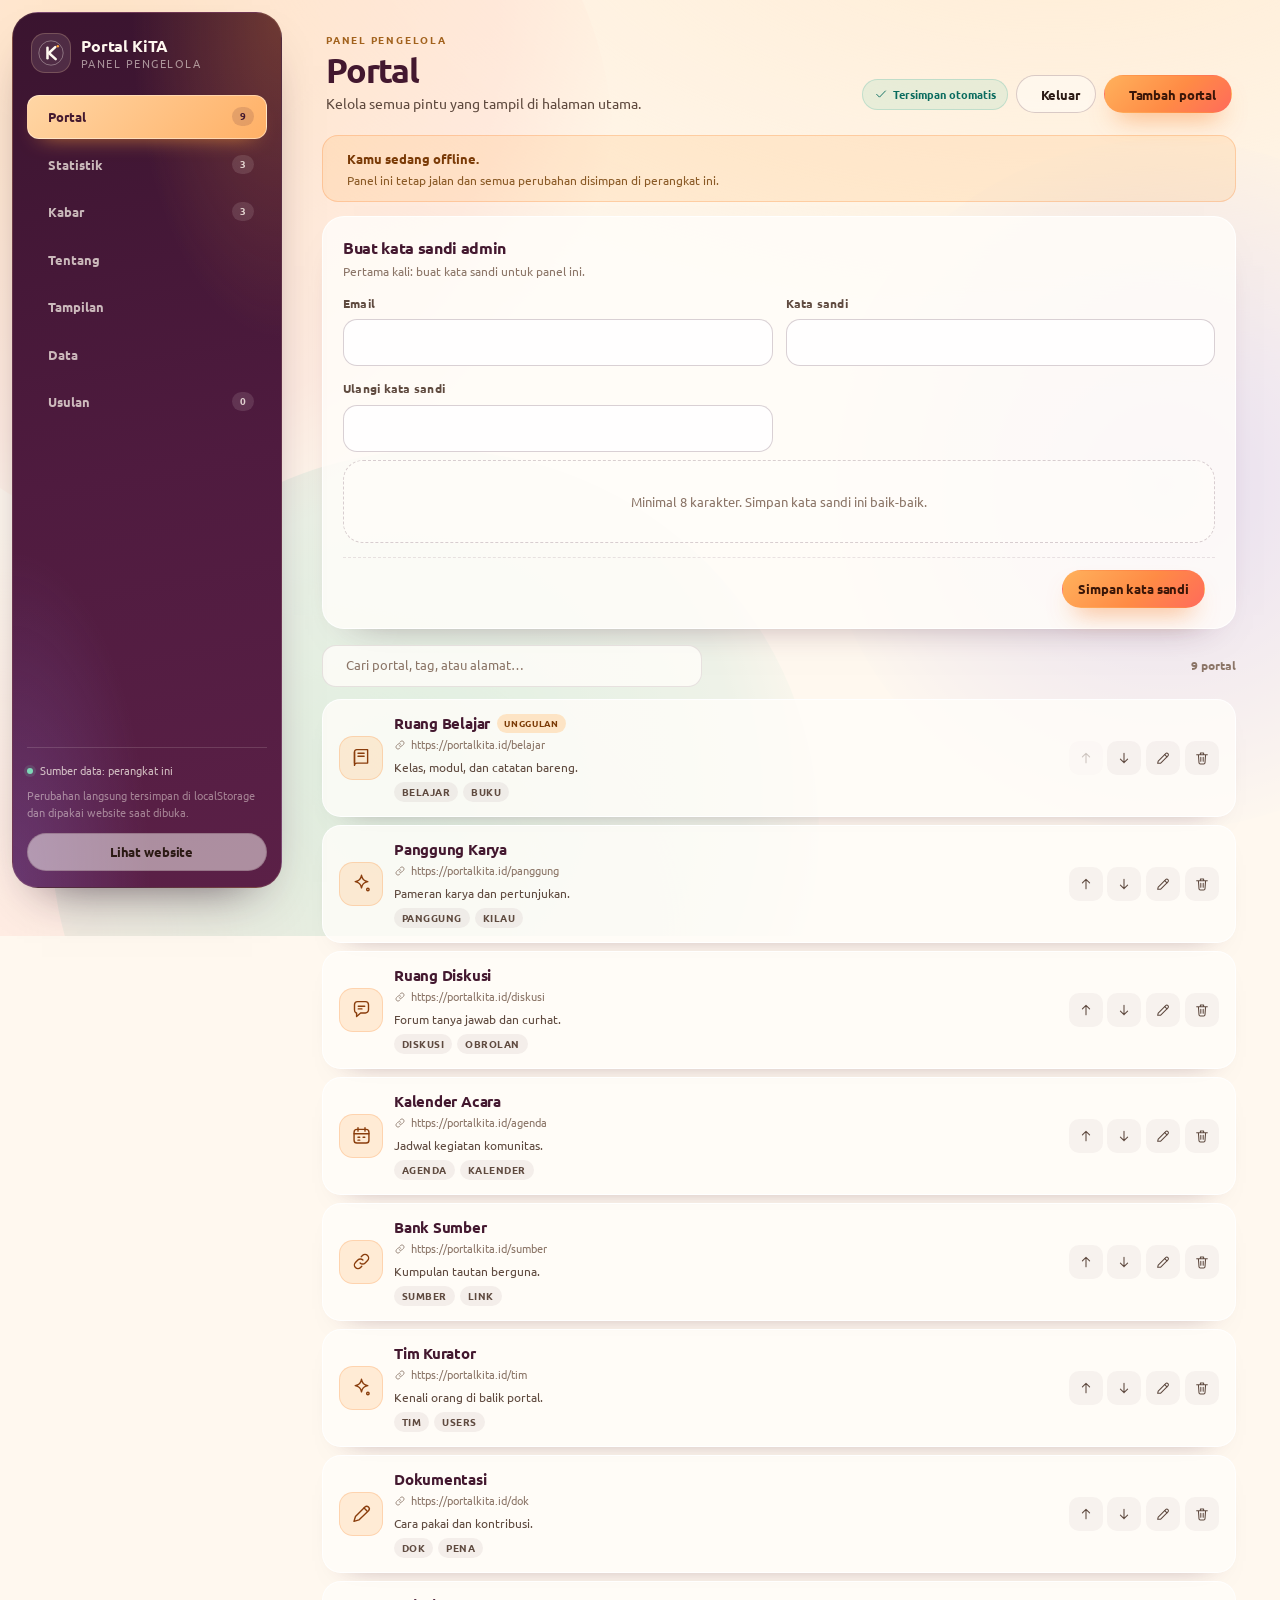
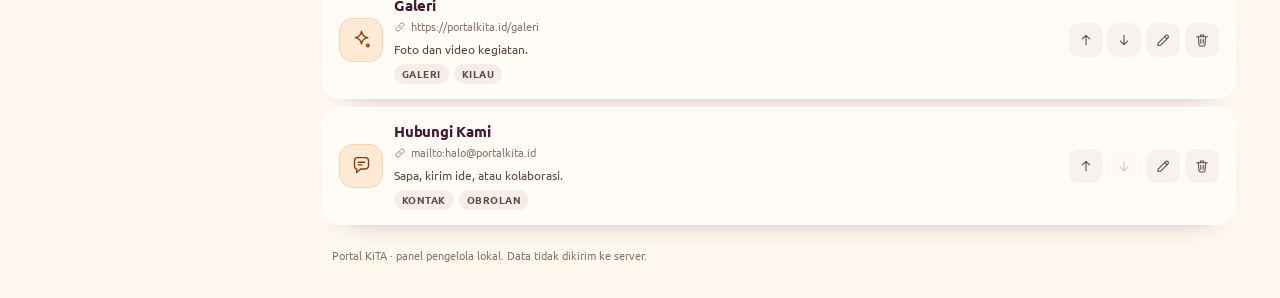
==== commit a2ade2c6: "feat: implement local password protection and session management for admin panel" ====
--- a/admin.html
+++ b/admin.html
@@ -131,6 +131,10 @@
               <span data-icon="check" data-size="14"></span>
               <span>Tersimpan otomatis</span>
             </span>
+            <button class="btn btn--ghost btn--sm" id="logoutBtn" type="button" hidden>
+              <span data-icon="shield" data-size="16"></span>
+              <span>Keluar</span>
+            </button>
             <button class="btn btn--primary btn--sm" id="addBtn" type="button">
               <span data-icon="plus" data-size="17"></span>
               <span id="addBtnLabel">Tambah portal</span>
@@ -154,9 +158,11 @@
             </div>
           </div>
           <div class="ui-form">
-            <label class="ui-field"><span class="ui-field__label">Email</span><input class="ui-input" id="authEmail" type="email" /></label>
-            <label class="ui-field"><span class="ui-field__label">Kata sandi</span><input class="ui-input" id="authPassword" type="password" /></label>
-          </div>
+            <label class="ui-field" id="authEmailField"><span class="ui-field__label">Email</span><input class="ui-input" id="authEmail" type="email" /></label>
+            <label class="ui-field"><span class="ui-field__label">Kata sandi</span><input class="ui-input" id="authPassword" type="password" autocomplete="current-password" /></label>
+            <label class="ui-field" id="authConfirmField" hidden><span class="ui-field__label">Ulangi kata sandi</span><input class="ui-input" id="authPassword2" type="password" autocomplete="new-password" /></label>
+          </div>
+          <p class="adminEmpty" id="authHint" style="margin:8px 0 0"></p>
           <div class="panelCard__foot">
             <button class="btn btn--primary btn--sm" id="authSubmit" type="button">Masuk</button>
             <span id="authState" class="panelCard__state"></span>
